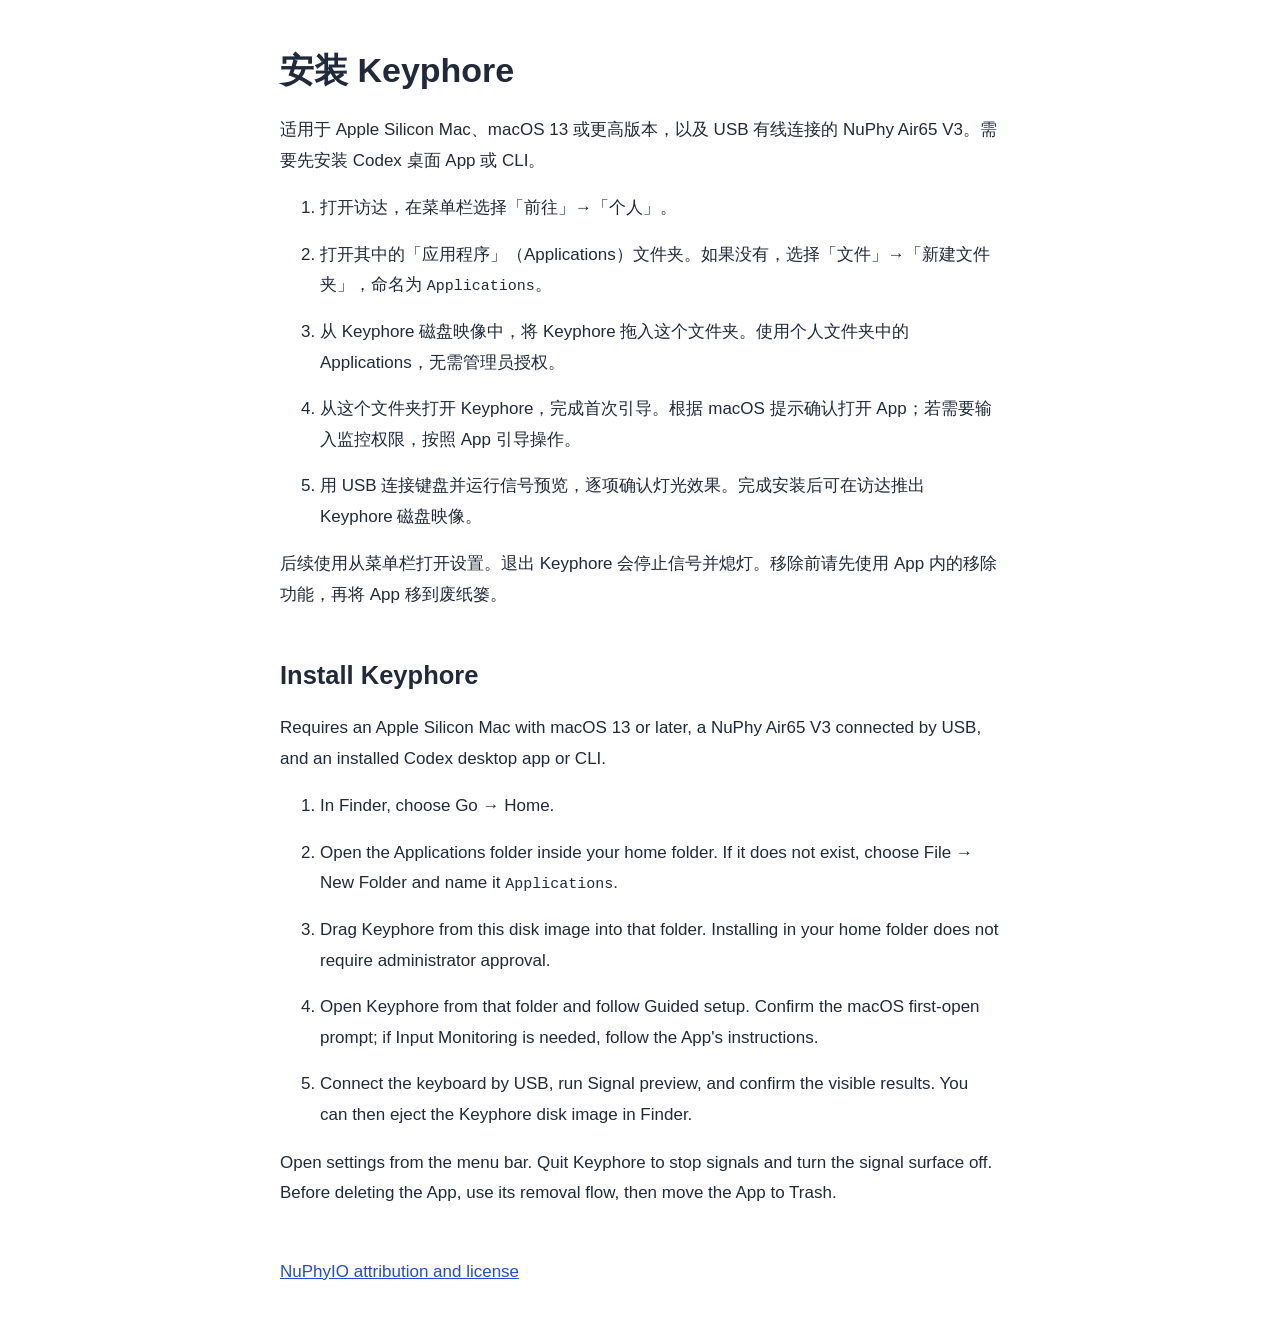
==== release/Install.html @ a6ebdf8a "Prepare signed release channel tooling and product page (#25)" ====
<!doctype html>
<html lang="zh-Hans">
<head>
<meta charset="utf-8">
<meta name="viewport" content="width=device-width, initial-scale=1">
<title>安装 Keyphore / Install Keyphore</title>
<style>body{font:17px/1.8 -apple-system,BlinkMacSystemFont,sans-serif;max-width:720px;margin:48px auto;padding:0 24px;color:#202a3c}h1{line-height:1.3}li{margin:16px 0}section{margin:48px 0}a{color:#244bda}code{font-size:15px}</style>
</head>
<body>
<h1>安装 Keyphore</h1>
<p>适用于 Apple Silicon Mac、macOS 13 或更高版本，以及 USB 有线连接的 NuPhy Air65 V3。需要先安装 Codex 桌面 App 或 CLI。</p>
<ol>
<li>打开访达，在菜单栏选择「前往」→「个人」。</li>
<li>打开其中的「应用程序」（Applications）文件夹。如果没有，选择「文件」→「新建文件夹」，命名为 <code>Applications</code>。</li>
<li>从 Keyphore 磁盘映像中，将 Keyphore 拖入这个文件夹。使用个人文件夹中的 Applications，无需管理员授权。</li>
<li>从这个文件夹打开 Keyphore，完成首次引导。根据 macOS 提示确认打开 App；若需要输入监控权限，按照 App 引导操作。</li>
<li>用 USB 连接键盘并运行信号预览，逐项确认灯光效果。完成安装后可在访达推出 Keyphore 磁盘映像。</li>
</ol>
<p>后续使用从菜单栏打开设置。退出 Keyphore 会停止信号并熄灯。移除前请先使用 App 内的移除功能，再将 App 移到废纸篓。</p>
<section lang="en">
<h1>Install Keyphore</h1>
<p>Requires an Apple Silicon Mac with macOS 13 or later, a NuPhy Air65 V3 connected by USB, and an installed Codex desktop app or CLI.</p>
<ol>
<li>In Finder, choose Go → Home.</li>
<li>Open the Applications folder inside your home folder. If it does not exist, choose File → New Folder and name it <code>Applications</code>.</li>
<li>Drag Keyphore from this disk image into that folder. Installing in your home folder does not require administrator approval.</li>
<li>Open Keyphore from that folder and follow Guided setup. Confirm the macOS first-open prompt; if Input Monitoring is needed, follow the App's instructions.</li>
<li>Connect the keyboard by USB, run Signal preview, and confirm the visible results. You can then eject the Keyphore disk image in Finder.</li>
</ol>
<p>Open settings from the menu bar. Quit Keyphore to stop signals and turn the signal surface off. Before deleting the App, use its removal flow, then move the App to Trash.</p>
</section>
<p>
<a href="NUPHYIO-NOTICE.txt">NuPhyIO attribution and license</a>
</p>
</body>
</html>
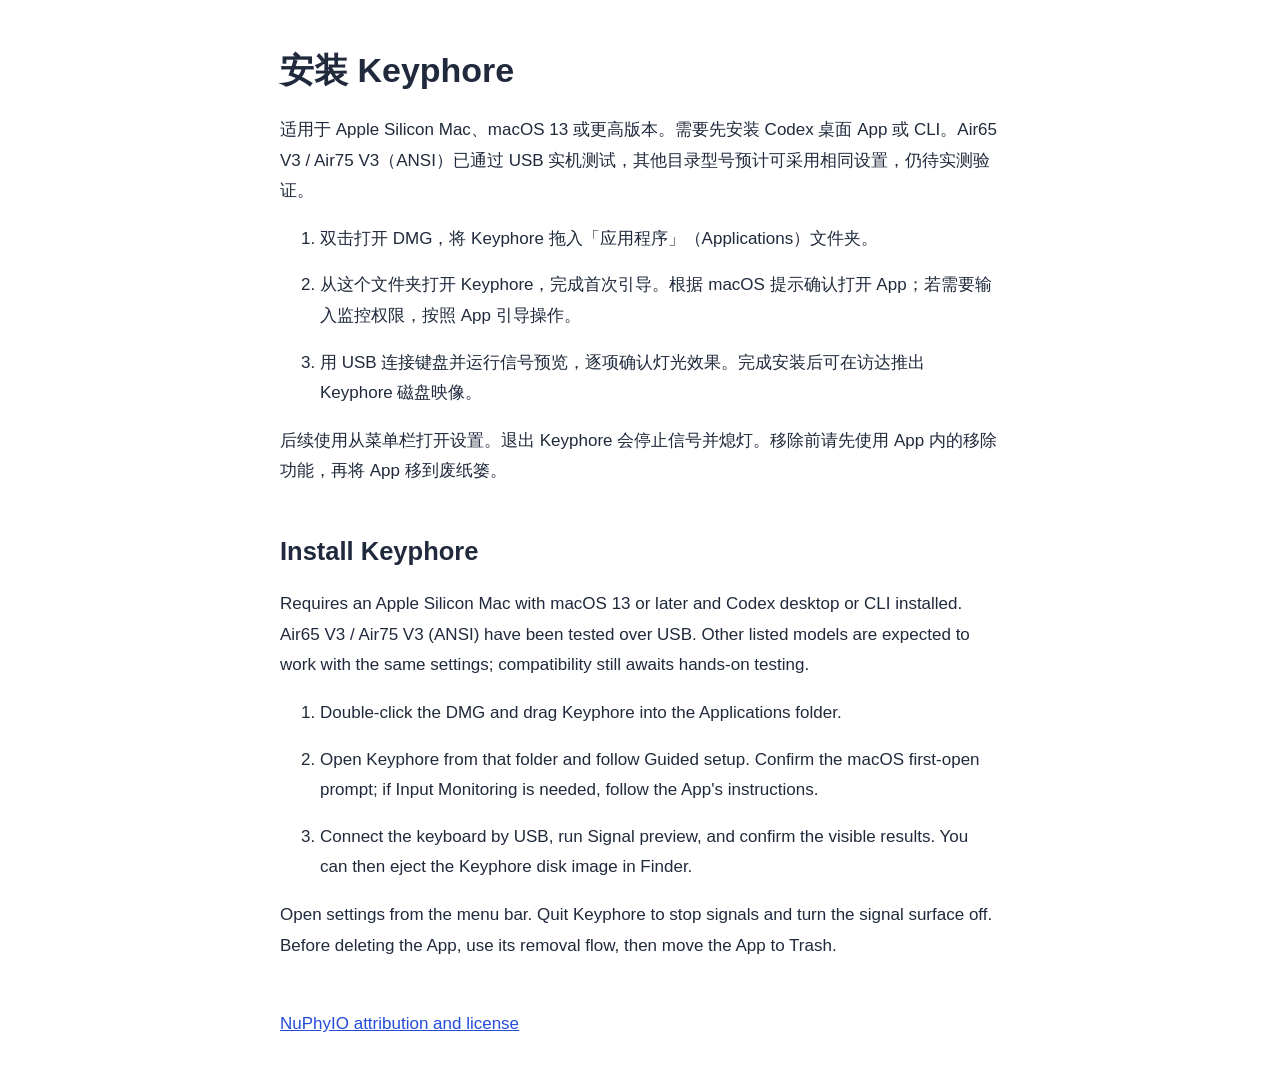
==== commit e368d763: "Update multilingual website and project design documentation" ====
--- a/release/Install.html
+++ b/release/Install.html
@@ -8,22 +8,18 @@
 </head>
 <body>
 <h1>安装 Keyphore</h1>
-<p>适用于 Apple Silicon Mac、macOS 13 或更高版本，以及 USB 有线连接的 NuPhy Air65 V3。需要先安装 Codex 桌面 App 或 CLI。</p>
+<p>适用于 Apple Silicon Mac、macOS 13 或更高版本。需要先安装 Codex 桌面 App 或 CLI。Air65 V3 / Air75 V3（ANSI）已通过 USB 实机测试，其他目录型号预计可采用相同设置，仍待实测验证。</p>
 <ol>
-<li>打开访达，在菜单栏选择「前往」→「个人」。</li>
-<li>打开其中的「应用程序」（Applications）文件夹。如果没有，选择「文件」→「新建文件夹」，命名为 <code>Applications</code>。</li>
-<li>从 Keyphore 磁盘映像中，将 Keyphore 拖入这个文件夹。使用个人文件夹中的 Applications，无需管理员授权。</li>
+<li>双击打开 DMG，将 Keyphore 拖入「应用程序」（Applications）文件夹。</li>
 <li>从这个文件夹打开 Keyphore，完成首次引导。根据 macOS 提示确认打开 App；若需要输入监控权限，按照 App 引导操作。</li>
 <li>用 USB 连接键盘并运行信号预览，逐项确认灯光效果。完成安装后可在访达推出 Keyphore 磁盘映像。</li>
 </ol>
 <p>后续使用从菜单栏打开设置。退出 Keyphore 会停止信号并熄灯。移除前请先使用 App 内的移除功能，再将 App 移到废纸篓。</p>
 <section lang="en">
 <h1>Install Keyphore</h1>
-<p>Requires an Apple Silicon Mac with macOS 13 or later, a NuPhy Air65 V3 connected by USB, and an installed Codex desktop app or CLI.</p>
+<p>Requires an Apple Silicon Mac with macOS 13 or later and Codex desktop or CLI installed. Air65 V3 / Air75 V3 (ANSI) have been tested over USB. Other listed models are expected to work with the same settings; compatibility still awaits hands-on testing.</p>
 <ol>
-<li>In Finder, choose Go → Home.</li>
-<li>Open the Applications folder inside your home folder. If it does not exist, choose File → New Folder and name it <code>Applications</code>.</li>
-<li>Drag Keyphore from this disk image into that folder. Installing in your home folder does not require administrator approval.</li>
+<li>Double-click the DMG and drag Keyphore into the Applications folder.</li>
 <li>Open Keyphore from that folder and follow Guided setup. Confirm the macOS first-open prompt; if Input Monitoring is needed, follow the App's instructions.</li>
 <li>Connect the keyboard by USB, run Signal preview, and confirm the visible results. You can then eject the Keyphore disk image in Finder.</li>
 </ol>
